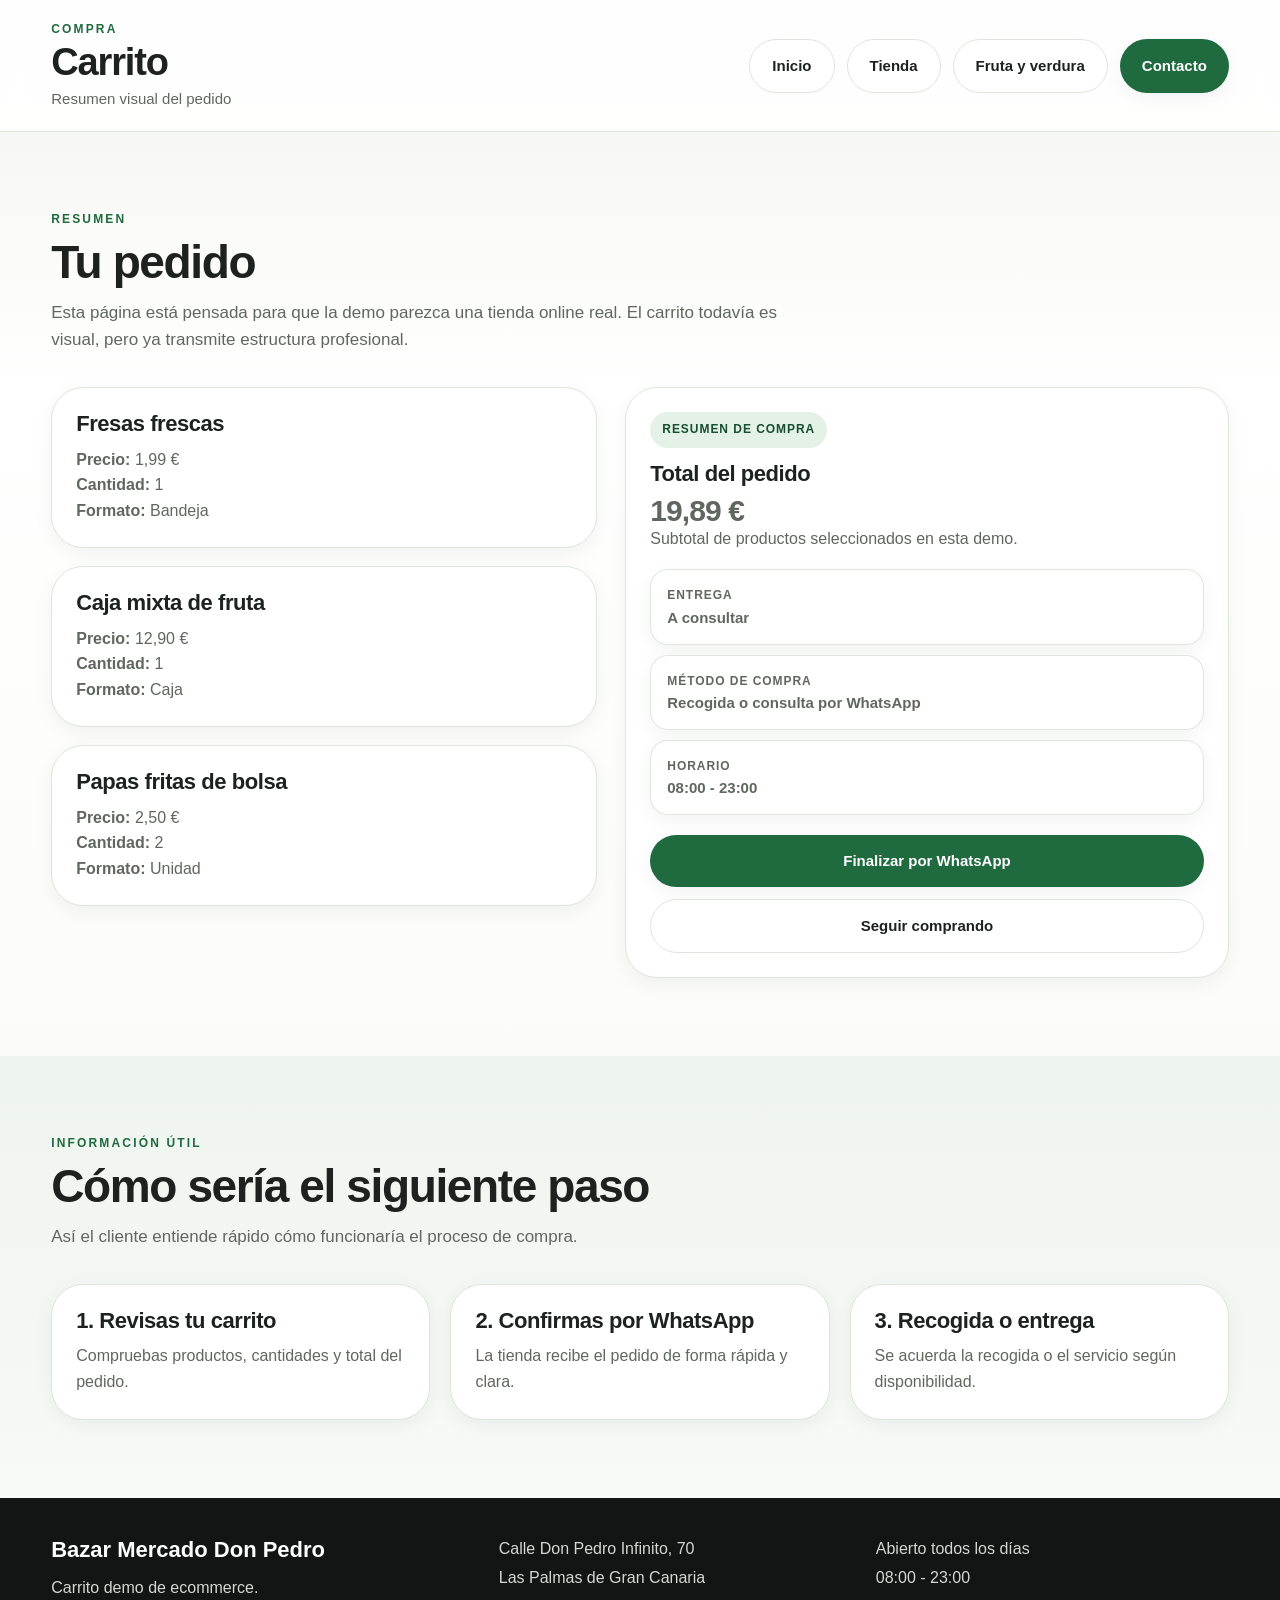
==== carrito.html @ 204f5024 "crear carrito.html" ====
<!DOCTYPE html>
<html lang="es">
<head>
  <meta charset="UTF-8" />
  <meta name="viewport" content="width=device-width, initial-scale=1.0" />
  <title>Carrito | Bazar Mercado Don Pedro</title>
  <meta name="description" content="Carrito visual de compra de Bazar Mercado Don Pedro." />
  <link rel="stylesheet" href="style.css" />
</head>
<body>

  <header class="site-header">
    <div class="container header-inner">
      <div class="brand-block">
        <p class="eyebrow">Compra</p>
        <h1 class="brand-name">Carrito</h1>
        <p class="brand-subtitle">Resumen visual del pedido</p>
      </div>

      <div class="header-actions">
        <a class="btn btn-outline" href="index.html">Inicio</a>
        <a class="btn btn-outline" href="tienda.html">Tienda</a>
        <a class="btn btn-outline" href="categoria-fruta.html">Fruta y verdura</a>
        <a class="btn btn-primary" href="contacto.html">Contacto</a>
      </div>
    </div>
  </header>

  <main>
    <section class="section">
      <div class="container">
        <div class="section-heading">
          <p class="section-eyebrow">Resumen</p>
          <h3>Tu pedido</h3>
          <p>
            Esta página está pensada para que la demo parezca una tienda online real.
            El carrito todavía es visual, pero ya transmite estructura profesional.
          </p>
        </div>

        <div class="contact-grid">
          <div>
            <div class="category-card" style="margin-bottom:18px;">
              <h4>Fresas frescas</h4>
              <p><strong>Precio:</strong> 1,99 €</p>
              <p><strong>Cantidad:</strong> 1</p>
              <p><strong>Formato:</strong> Bandeja</p>
            </div>

            <div class="category-card" style="margin-bottom:18px;">
              <h4>Caja mixta de fruta</h4>
              <p><strong>Precio:</strong> 12,90 €</p>
              <p><strong>Cantidad:</strong> 1</p>
              <p><strong>Formato:</strong> Caja</p>
            </div>

            <div class="category-card">
              <h4>Papas fritas de bolsa</h4>
              <p><strong>Precio:</strong> 2,50 €</p>
              <p><strong>Cantidad:</strong> 2</p>
              <p><strong>Formato:</strong> Unidad</p>
            </div>
          </div>

          <div>
            <div class="offer-card" style="position:sticky; top:110px;">
              <span class="offer-tag">Resumen de compra</span>
              <h4>Total del pedido</h4>
              <p class="offer-price">19,89 €</p>
              <p>Subtotal de productos seleccionados en esta demo.</p>

              <div style="margin-top:18px; display:grid; gap:10px;">
                <div class="mini-card">
                  <p class="mini-card-label">Entrega</p>
                  <p class="mini-card-value">A consultar</p>
                </div>

                <div class="mini-card">
                  <p class="mini-card-label">Método de compra</p>
                  <p class="mini-card-value">Recogida o consulta por WhatsApp</p>
                </div>

                <div class="mini-card">
                  <p class="mini-card-label">Horario</p>
                  <p class="mini-card-value">08:00 - 23:00</p>
                </div>
              </div>

              <div style="margin-top:20px; display:grid; gap:12px;">
                <a class="btn btn-primary" href="https://wa.me/34928123456?text=Hola,%20quiero%20confirmar%20este%20pedido:%20Fresas%20frescas,%20Caja%20mixta%20de%20fruta%20y%20Papas%20fritas.">Finalizar por WhatsApp</a>
                <a class="btn btn-outline" href="tienda.html">Seguir comprando</a>
              </div>
            </div>
          </div>
        </div>
      </div>
    </section>

    <section class="section section-tinted">
      <div class="container">
        <div class="section-heading">
          <p class="section-eyebrow">Información útil</p>
          <h3>Cómo sería el siguiente paso</h3>
          <p>Así el cliente entiende rápido cómo funcionaría el proceso de compra.</p>
        </div>

        <div class="services-grid">
          <article class="service-card">
            <h4>1. Revisas tu carrito</h4>
            <p>Compruebas productos, cantidades y total del pedido.</p>
          </article>

          <article class="service-card">
            <h4>2. Confirmas por WhatsApp</h4>
            <p>La tienda recibe el pedido de forma rápida y clara.</p>
          </article>

          <article class="service-card">
            <h4>3. Recogida o entrega</h4>
            <p>Se acuerda la recogida o el servicio según disponibilidad.</p>
          </article>
        </div>
      </div>
    </section>
  </main>

  <footer class="site-footer">
    <div class="container footer-inner">
      <div>
        <h4>Bazar Mercado Don Pedro</h4>
        <p>Carrito demo de ecommerce.</p>
      </div>
      <div>
        <p>Calle Don Pedro Infinito, 70</p>
        <p>Las Palmas de Gran Canaria</p>
      </div>
      <div>
        <p>Abierto todos los días</p>
        <p>08:00 - 23:00</p>
      </div>
    </div>
  </footer>

</body>
</html>
---- style.css ----
:root {
  --bg: #f6f5f1;
  --surface: #ffffff;
  --surface-soft: #f0f4ef;
  --surface-dark: #151716;
  --text: #1d211f;
  --text-soft: #5f675f;
  --text-light: #eef2ee;
  --line: #dde5dc;
  --primary: #1f6a3f;
  --primary-dark: #174f30;
  --primary-soft: #e4f1e7;
  --shadow: 0 10px 30px rgba(18, 29, 20, 0.08);
  --shadow-soft: 0 6px 20px rgba(18, 29, 20, 0.05);
  --radius-xl: 32px;
  --radius-lg: 24px;
  --radius-md: 18px;
  --radius-sm: 14px;
  --container: 1200px;
}

* {
  box-sizing: border-box;
}

html {
  scroll-behavior: smooth;
}

body {
  margin: 0;
  font-family: "Segoe UI", Inter, Arial, sans-serif;
  background: linear-gradient(to bottom, #f3f4ef 0%, #ffffff 24%, #f8f8f5 100%);
  color: var(--text);
  line-height: 1.6;
}

img {
  max-width: 100%;
  display: block;
}

a {
  color: inherit;
}

.container {
  width: min(92%, var(--container));
  margin: 0 auto;
}

.site-header {
  position: sticky;
  top: 0;
  z-index: 30;
  background: rgba(255, 255, 255, 0.9);
  backdrop-filter: blur(12px);
  border-bottom: 1px solid rgba(221, 229, 220, 0.9);
}

.header-inner {
  display: flex;
  align-items: center;
  justify-content: space-between;
  gap: 24px;
  padding: 20px 0;
}

.brand-block {
  display: flex;
  flex-direction: column;
  gap: 4px;
}

.eyebrow,
.section-eyebrow {
  margin: 0;
  font-size: 12px;
  font-weight: 700;
  letter-spacing: 0.18em;
  text-transform: uppercase;
  color: var(--primary);
}

.brand-name {
  margin: 0;
  font-size: clamp(26px, 3vw, 38px);
  line-height: 1.05;
  font-weight: 800;
  letter-spacing: -0.03em;
}

.brand-subtitle {
  margin: 0;
  color: var(--text-soft);
  font-size: 15px;
}

.header-actions {
  display: flex;
  gap: 12px;
  flex-wrap: wrap;
}

.btn {
  display: inline-flex;
  align-items: center;
  justify-content: center;
  gap: 8px;
  text-decoration: none;
  border-radius: 999px;
  padding: 14px 22px;
  font-weight: 700;
  font-size: 15px;
  transition: transform 0.18s ease, box-shadow 0.18s ease, background 0.18s ease, color 0.18s ease, border-color 0.18s ease;
}

.btn:hover {
  transform: translateY(-1px);
}

.btn-primary {
  background: var(--primary);
  color: #fff;
  box-shadow: var(--shadow-soft);
}

.btn-primary:hover {
  background: var(--primary-dark);
}

.btn-outline {
  background: var(--surface);
  color: var(--text);
  border: 1px solid var(--line);
}

.btn-outline:hover {
  background: #f7f8f6;
}

.btn-soft {
  background: var(--primary-soft);
  color: var(--primary-dark);
}

.btn-soft:hover {
  background: #d9ebde;
}

.hero-section {
  padding: 52px 0 24px;
}

.hero-grid {
  display: grid;
  grid-template-columns: 1.08fr 0.92fr;
  gap: 34px;
  align-items: center;
}

.hero-copy {
  padding-right: 10px;
}

.hero-badge {
  display: inline-block;
  background: var(--primary-soft);
  color: var(--primary-dark);
  font-size: 13px;
  font-weight: 700;
  border-radius: 999px;
  padding: 10px 16px;
}

.hero-title {
  margin: 18px 0 14px;
  font-size: clamp(34px, 5vw, 62px);
  line-height: 0.98;
  letter-spacing: -0.04em;
}

.hero-text {
  margin: 0;
  font-size: 18px;
  color: var(--text-soft);
  max-width: 62ch;
}

.hero-buttons {
  display: flex;
  gap: 14px;
  flex-wrap: wrap;
  margin: 28px 0 26px;
}

.hero-info-cards {
  display: grid;
  grid-template-columns: repeat(3, 1fr);
  gap: 14px;
}

.mini-card {
  background: rgba(255, 255, 255, 0.8);
  border: 1px solid rgba(221, 229, 220, 0.9);
  box-shadow: var(--shadow-soft);
  border-radius: var(--radius-md);
  padding: 16px 16px 14px;
}

.mini-card-label {
  margin: 0 0 6px;
  font-size: 12px;
  font-weight: 700;
  letter-spacing: 0.08em;
  text-transform: uppercase;
  color: var(--primary);
}

.mini-card-value {
  margin: 0;
  font-size: 15px;
  color: var(--text);
  font-weight: 600;
}

.hero-visual {
  display: grid;
  grid-template-columns: 1fr 1fr;
  gap: 16px;
}

.hero-image {
  overflow: hidden;
  border-radius: var(--radius-xl);
  box-shadow: var(--shadow);
  background: var(--surface);
  min-height: 220px;
}

.hero-image-large {
  grid-column: span 2;
  min-height: 300px;
}

.hero-image img {
  width: 100%;
  height: 100%;
  object-fit: cover;
}

.stats-section {
  padding: 12px 0 6px;
}

.stats-grid {
  display: grid;
  grid-template-columns: repeat(4, 1fr);
  gap: 16px;
}

.stat-card {
  background: var(--surface);
  border: 1px solid var(--line);
  border-radius: var(--radius-lg);
  padding: 22px;
  box-shadow: var(--shadow-soft);
}

.stat-number {
  margin: 0 0 4px;
  font-size: 28px;
  font-weight: 800;
  color: var(--primary);
  letter-spacing: -0.03em;
}

.stat-text {
  margin: 0;
  color: var(--text-soft);
  font-size: 15px;
}

.section {
  padding: 78px 0;
}

.section-tinted {
  background: linear-gradient(to bottom, #eef4ef 0%, #f7faf7 100%);
}

.section-dark {
  background: linear-gradient(180deg, #151716 0%, #1b1f1c 100%);
  color: var(--text-light);
}

.section-gallery {
  background: #fbfbf9;
}

.section-contact {
  background: linear-gradient(to bottom, #fbfbf8 0%, #f2f4f0 100%);
}

.section-heading {
  max-width: 760px;
  margin-bottom: 34px;
}

.section-heading h3 {
  margin: 10px 0 12px;
  font-size: clamp(28px, 4vw, 46px);
  line-height: 1.04;
  letter-spacing: -0.03em;
}

.section-heading p:last-child {
  margin: 0;
  color: var(--text-soft);
  font-size: 17px;
}

.section-heading-dark h3,
.section-heading-dark p {
  color: var(--text-light);
}

.section-heading-dark .section-eyebrow {
  color: #8dd2a8;
}

.category-grid,
.offer-grid,
.services-grid {
  display: grid;
  grid-template-columns: repeat(3, 1fr);
  gap: 20px;
}

.category-card,
.offer-card,
.service-card {
  background: var(--surface);
  border: 1px solid var(--line);
  border-radius: var(--radius-xl);
  padding: 24px;
  box-shadow: var(--shadow-soft);
}

.category-card h4,
.offer-card h4,
.service-card h4,
.popular-card h4 {
  margin: 0 0 10px;
  font-size: 22px;
  line-height: 1.1;
  letter-spacing: -0.02em;
}

.category-card p,
.offer-card p,
.service-card p {
  margin: 0;
  color: var(--text-soft);
}

.offer-card {
  position: relative;
  overflow: hidden;
}

.offer-tag {
  display: inline-block;
  margin-bottom: 14px;
  background: var(--primary-soft);
  color: var(--primary-dark);
  padding: 8px 12px;
  border-radius: 999px;
  font-size: 12px;
  font-weight: 800;
  letter-spacing: 0.08em;
  text-transform: uppercase;
}

.offer-price {
  margin: 0 0 8px;
  font-size: 30px;
  line-height: 1;
  font-weight: 800;
  color: var(--primary);
  letter-spacing: -0.03em;
}

.popular-grid {
  display: grid;
  grid-template-columns: repeat(4, 1fr);
  gap: 18px;
  margin-top: 28px;
}

.popular-card {
  background: rgba(255, 255, 255, 0.06);
  border: 1px solid rgba(255, 255, 255, 0.09);
  border-radius: var(--radius-xl);
  padding: 22px;
}

.popular-card ul {
  list-style: none;
  padding: 0;
  margin: 0;
}

.popular-card li {
  padding: 9px 0;
  border-bottom: 1px solid rgba(255, 255, 255, 0.08);
  color: rgba(238, 242, 238, 0.92);
}

.popular-card li:last-child {
  border-bottom: 0;
}

.tag-cloud {
  display: flex;
  flex-wrap: wrap;
  gap: 12px;
  margin-top: 28px;
}

.tag-cloud span {
  background: rgba(255, 255, 255, 0.08);
  color: #eef2ee;
  padding: 11px 16px;
  border-radius: 999px;
  font-size: 14px;
  border: 1px solid rgba(255, 255, 255, 0.08);
}

.gallery-grid {
  display: grid;
  grid-template-columns: repeat(4, 1fr);
  gap: 18px;
}

.gallery-item {
  background: var(--surface);
  border: 1px solid var(--line);
  border-radius: var(--radius-xl);
  overflow: hidden;
  box-shadow: var(--shadow-soft);
}

.gallery-item img {
  width: 100%;
  height: 245px;
  object-fit: cover;
}

.gallery-item p {
  margin: 0;
  padding: 16px 18px 18px;
  font-weight: 700;
  color: var(--text);
}

.contact-grid {
  display: grid;
  grid-template-columns: 0.95fr 1.05fr;
  gap: 28px;
  align-items: stretch;
}

.contact-copy {
  display: flex;
  flex-direction: column;
  justify-content: center;
}

.contact-copy h3 {
  margin: 10px 0 12px;
  font-size: clamp(28px, 4vw, 44px);
  line-height: 1.04;
  letter-spacing: -0.03em;
}

.contact-copy > p:not(.section-eyebrow) {
  color: var(--text-soft);
  font-size: 17px;
  margin-top: 0;
  margin-bottom: 24px;
}

.contact-box {
  background: var(--surface);
  border: 1px solid var(--line);
  box-shadow: var(--shadow-soft);
  border-radius: var(--radius-md);
  padding: 18px;
  margin-bottom: 14px;
}

.contact-box strong {
  display: block;
  margin-bottom: 6px;
  font-size: 13px;
  text-transform: uppercase;
  letter-spacing: 0.08em;
  color: var(--primary);
}

.contact-box p {
  margin: 0;
  font-weight: 600;
  color: var(--text);
}

.contact-actions {
  display: flex;
  gap: 12px;
  flex-wrap: wrap;
  margin-top: 10px;
}

.contact-map {
  min-height: 100%;
}

.contact-map iframe {
  width: 100%;
  height: 100%;
  min-height: 440px;
  border: 0;
  border-radius: var(--radius-xl);
  box-shadow: var(--shadow);
}

.site-footer {
  background: #121513;
  color: #d8ddd9;
  padding: 34px 0;
}

.footer-inner {
  display: grid;
  grid-template-columns: 1.2fr 1fr 1fr;
  gap: 24px;
}

.footer-inner h4 {
  margin: 0 0 8px;
  font-size: 22px;
  color: #ffffff;
}

.footer-inner p {
  margin: 4px 0;
  color: #d3d8d4;
}

@media (max-width: 1100px) {
  .hero-grid,
  .contact-grid,
  .footer-inner {
    grid-template-columns: 1fr;
  }

  .stats-grid,
  .popular-grid,
  .gallery-grid {
    grid-template-columns: repeat(2, 1fr);
  }

  .category-grid,
  .offer-grid,
  .services-grid {
    grid-template-columns: repeat(2, 1fr);
  }

  .hero-copy {
    padding-right: 0;
  }
}

@media (max-width: 760px) {
  .header-inner,
  .hero-buttons,
  .header-actions,
  .contact-actions {
    flex-direction: column;
    align-items: stretch;
  }

  .hero-info-cards,
  .stats-grid,
  .category-grid,
  .offer-grid,
  .services-grid,
  .popular-grid,
  .gallery-grid {
    grid-template-columns: 1fr;
  }

  .hero-visual {
    grid-template-columns: 1fr;
  }

  .hero-image-large {
    grid-column: span 1;
  }

  .hero-title {
    font-size: 38px;
  }

  .section {
    padding: 60px 0;
  }

  .btn {
    width: 100%;
  }
}
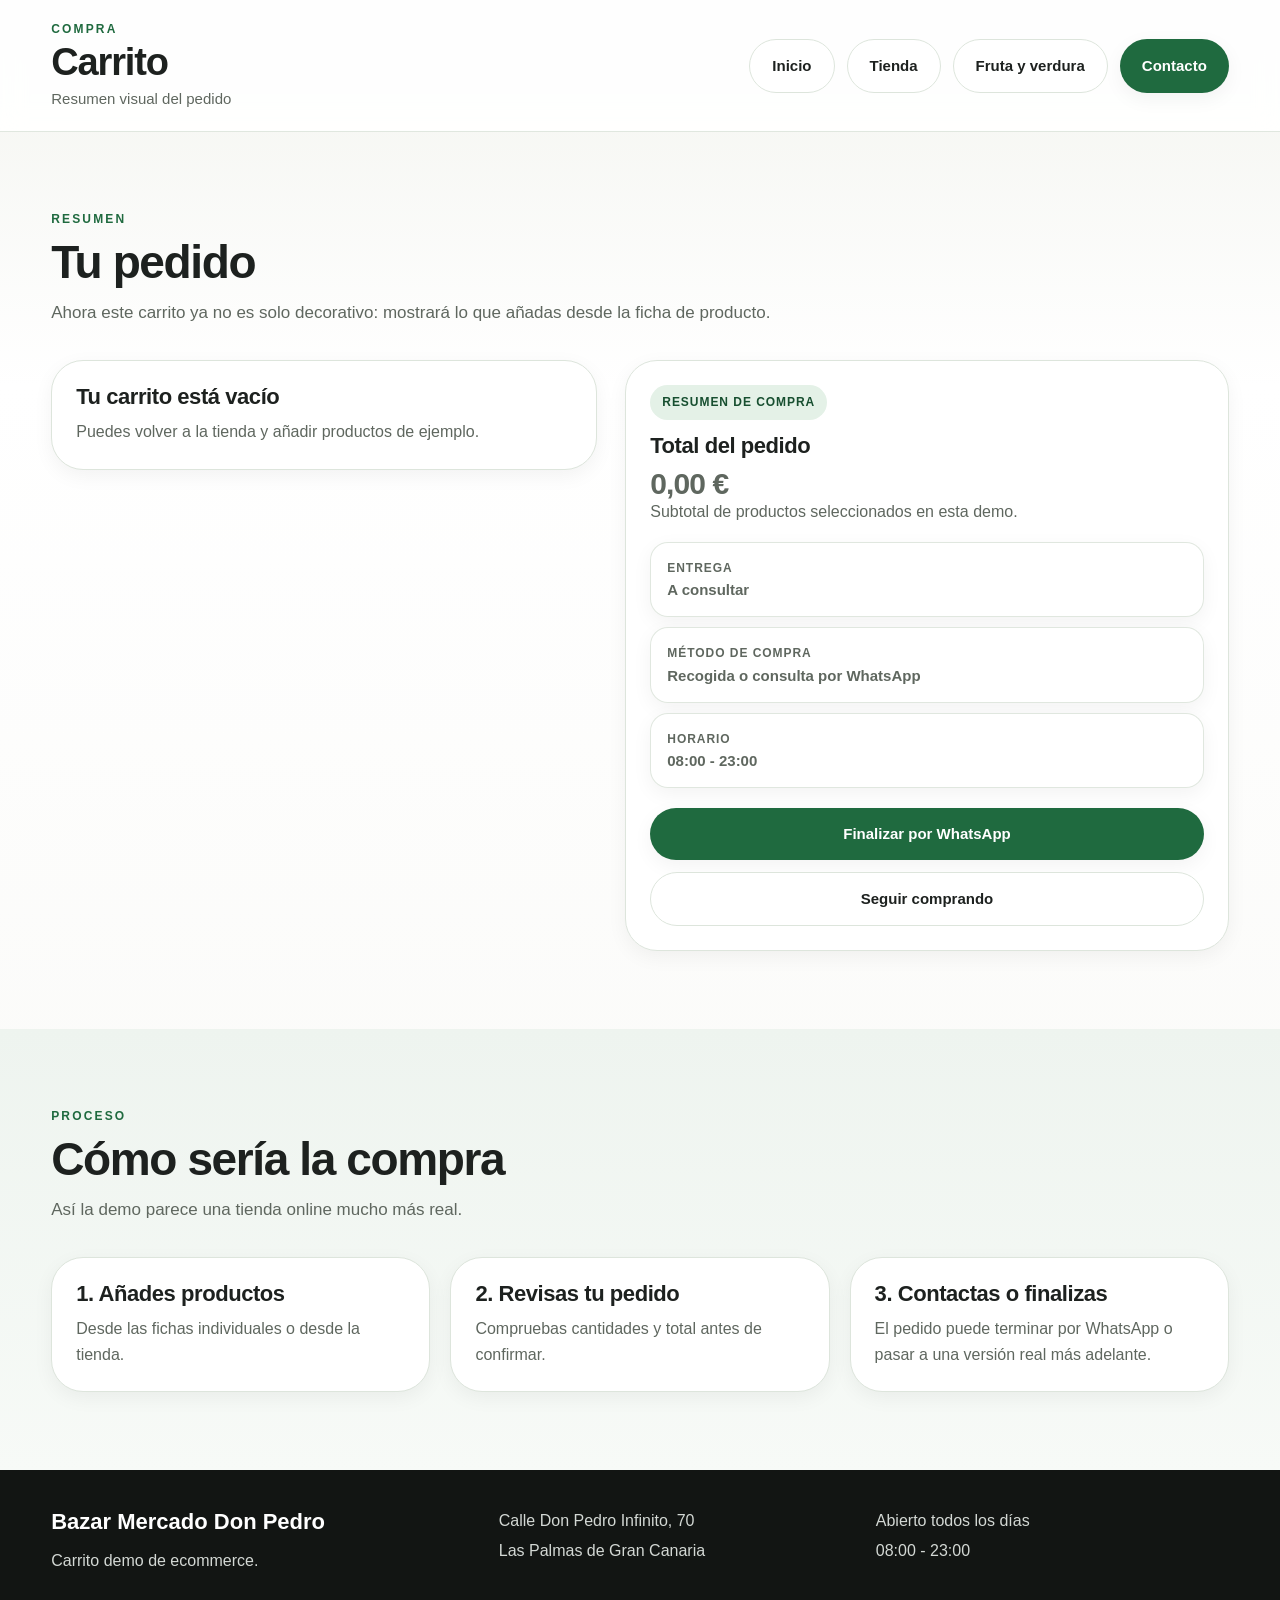
==== commit c122701c: "conectar carrito con app.js" ====
--- a/carrito.html
+++ b/carrito.html
@@ -33,32 +33,15 @@
           <p class="section-eyebrow">Resumen</p>
           <h3>Tu pedido</h3>
           <p>
-            Esta página está pensada para que la demo parezca una tienda online real.
-            El carrito todavía es visual, pero ya transmite estructura profesional.
+            Ahora este carrito ya no es solo decorativo: mostrará lo que añadas desde la ficha de producto.
           </p>
         </div>
 
         <div class="contact-grid">
-          <div>
-            <div class="category-card" style="margin-bottom:18px;">
-              <h4>Fresas frescas</h4>
-              <p><strong>Precio:</strong> 1,99 €</p>
-              <p><strong>Cantidad:</strong> 1</p>
-              <p><strong>Formato:</strong> Bandeja</p>
-            </div>
-
-            <div class="category-card" style="margin-bottom:18px;">
-              <h4>Caja mixta de fruta</h4>
-              <p><strong>Precio:</strong> 12,90 €</p>
-              <p><strong>Cantidad:</strong> 1</p>
-              <p><strong>Formato:</strong> Caja</p>
-            </div>
-
+          <div id="cart-items">
             <div class="category-card">
-              <h4>Papas fritas de bolsa</h4>
-              <p><strong>Precio:</strong> 2,50 €</p>
-              <p><strong>Cantidad:</strong> 2</p>
-              <p><strong>Formato:</strong> Unidad</p>
+              <h4>Cargando carrito...</h4>
+              <p>En unos segundos se mostrarán aquí los productos añadidos.</p>
             </div>
           </div>
 
@@ -66,7 +49,7 @@
             <div class="offer-card" style="position:sticky; top:110px;">
               <span class="offer-tag">Resumen de compra</span>
               <h4>Total del pedido</h4>
-              <p class="offer-price">19,89 €</p>
+              <p class="offer-price" id="cart-total">0,00 €</p>
               <p>Subtotal de productos seleccionados en esta demo.</p>
 
               <div style="margin-top:18px; display:grid; gap:10px;">
@@ -87,7 +70,9 @@
               </div>
 
               <div style="margin-top:20px; display:grid; gap:12px;">
-                <a class="btn btn-primary" href="https://wa.me/34928123456?text=Hola,%20quiero%20confirmar%20este%20pedido:%20Fresas%20frescas,%20Caja%20mixta%20de%20fruta%20y%20Papas%20fritas.">Finalizar por WhatsApp</a>
+                <a class="btn btn-primary" href="https://wa.me/34928123456?text=Hola,%20quiero%20confirmar%20mi%20pedido%20del%20carrito.">
+                  Finalizar por WhatsApp
+                </a>
                 <a class="btn btn-outline" href="tienda.html">Seguir comprando</a>
               </div>
             </div>
@@ -99,25 +84,25 @@
     <section class="section section-tinted">
       <div class="container">
         <div class="section-heading">
-          <p class="section-eyebrow">Información útil</p>
-          <h3>Cómo sería el siguiente paso</h3>
-          <p>Así el cliente entiende rápido cómo funcionaría el proceso de compra.</p>
+          <p class="section-eyebrow">Proceso</p>
+          <h3>Cómo sería la compra</h3>
+          <p>Así la demo parece una tienda online mucho más real.</p>
         </div>
 
         <div class="services-grid">
           <article class="service-card">
-            <h4>1. Revisas tu carrito</h4>
-            <p>Compruebas productos, cantidades y total del pedido.</p>
+            <h4>1. Añades productos</h4>
+            <p>Desde las fichas individuales o desde la tienda.</p>
           </article>
 
           <article class="service-card">
-            <h4>2. Confirmas por WhatsApp</h4>
-            <p>La tienda recibe el pedido de forma rápida y clara.</p>
+            <h4>2. Revisas tu pedido</h4>
+            <p>Compruebas cantidades y total antes de confirmar.</p>
           </article>
 
           <article class="service-card">
-            <h4>3. Recogida o entrega</h4>
-            <p>Se acuerda la recogida o el servicio según disponibilidad.</p>
+            <h4>3. Contactas o finalizas</h4>
+            <p>El pedido puede terminar por WhatsApp o pasar a una versión real más adelante.</p>
           </article>
         </div>
       </div>
@@ -141,5 +126,6 @@
     </div>
   </footer>
 
+  <script src="app.js"></script>
 </body>
 </html>
